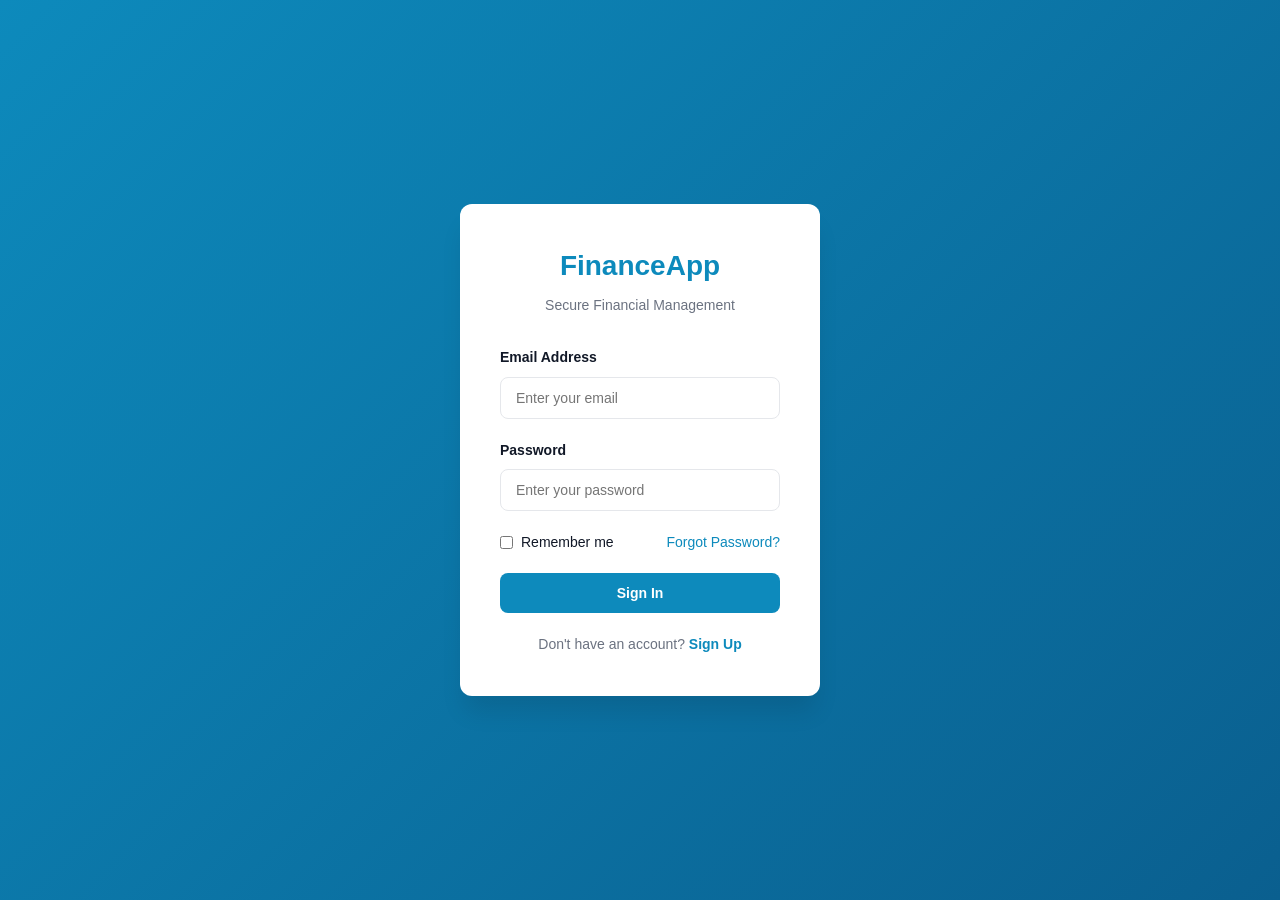
==== index.html @ 600bfb4d "Add files via upload" ====
<!DOCTYPE html>
<html lang="en">
<head>
    <meta charset="UTF-8">
    <meta name="viewport" content="width=device-width, initial-scale=1.0">
    <title>FinanceApp - Login</title>
    <link rel="stylesheet" href="style.css">
</head>
<body class="login-page">
    <div class="login-container">
        <div class="login-card">
            <div class="login-header">
                <h1>FinanceApp</h1>
                <p>Secure Financial Management</p>
            </div>
            
            <form id="loginForm" class="login-form">
                <div class="form-group">
                    <label for="email">Email Address</label>
                    <input type="email" id="email" name="email" placeholder="Enter your email" required>
                </div>
                
                <div class="form-group">
                    <label for="password">Password</label>
                    <input type="password" id="password" name="password" placeholder="Enter your password" required>
                </div>
                
                <div class="form-options">
                    <label class="remember-me">
                        <input type="checkbox" name="remember">
                        Remember me
                    </label>
                    <a href="#" class="forgot-password">Forgot Password?</a>
                </div>
                
                <button type="submit" class="btn btn-primary btn-block">Sign In</button>
            </form>
            
            <div class="login-footer">
                <p>Don't have an account? <a href="#" class="signup-link">Sign Up</a></p>
            </div>
        </div>
    </div>

    <script type="module" src="app.js"></script>
</body>
</html>
---- style.css ----
/* ==================== Global Styles ==================== */
* {
    margin: 0;
    padding: 0;
    box-sizing: border-box;
}

:root {
    --primary-color: #0D8ABC;
    --secondary-color: #1f2937;
    --success-color: #10b981;
    --warning-color: #f59e0b;
    --danger-color: #ef4444;
    --light-bg: #f9fafb;
    --card-bg: #ffffff;
    --border-color: #e5e7eb;
    --text-primary: #111827;
    --text-secondary: #6b7280;
    --text-light: #9ca3af;
    --shadow-sm: 0 1px 2px 0 rgba(0, 0, 0, 0.05);
    --shadow-md: 0 4px 6px -1px rgba(0, 0, 0, 0.1);
    --shadow-lg: 0 10px 15px -3px rgba(0, 0, 0, 0.1);
    --shadow-xl: 0 20px 25px -5px rgba(0, 0, 0, 0.1);
    --transition: all 0.3s ease;
}

body {
    font-family: 'Segoe UI', Tahoma, Geneva, Verdana, sans-serif;
    background-color: var(--light-bg);
    color: var(--text-primary);
    line-height: 1.6;
}

/* ==================== Login Page ==================== */
.login-page {
    display: flex;
    justify-content: center;
    align-items: center;
    min-height: 100vh;
    background: linear-gradient(135deg, var(--primary-color) 0%, #0a5f8f 100%);
}

.login-container {
    width: 100%;
    max-width: 400px;
    padding: 20px;
}

.login-card {
    background: var(--card-bg);
    border-radius: 12px;
    box-shadow: var(--shadow-xl);
    padding: 40px;
    animation: slideIn 0.5s ease;
}

@keyframes slideIn {
    from {
        opacity: 0;
        transform: translateY(-20px);
    }
    to {
        opacity: 1;
        transform: translateY(0);
    }
}

.login-header {
    text-align: center;
    margin-bottom: 30px;
}

.login-header h1 {
    font-size: 28px;
    color: var(--primary-color);
    margin-bottom: 5px;
    font-weight: 700;
}

.login-header p {
    color: var(--text-secondary);
    font-size: 14px;
}

.login-form {
    margin-bottom: 20px;
}

.form-group {
    margin-bottom: 20px;
}

.form-group label {
    display: block;
    margin-bottom: 8px;
    font-weight: 600;
    color: var(--text-primary);
    font-size: 14px;
}

.form-group input {
    width: 100%;
    padding: 12px 15px;
    border: 1px solid var(--border-color);
    border-radius: 8px;
    font-size: 14px;
    transition: var(--transition);
}

.form-group input:focus {
    outline: none;
    border-color: var(--primary-color);
    box-shadow: 0 0 0 3px rgba(13, 138, 188, 0.1);
}

.form-options {
    display: flex;
    justify-content: space-between;
    align-items: center;
    margin-bottom: 20px;
    font-size: 14px;
}

.remember-me {
    display: flex;
    align-items: center;
    cursor: pointer;
}

.remember-me input {
    margin-right: 8px;
    cursor: pointer;
}

.forgot-password {
    color: var(--primary-color);
    text-decoration: none;
    transition: var(--transition);
}

.forgot-password:hover {
    color: #0a5f8f;
}

.login-footer {
    text-align: center;
    color: var(--text-secondary);
    font-size: 14px;
}

.signup-link {
    color: var(--primary-color);
    text-decoration: none;
    font-weight: 600;
    transition: var(--transition);
}

.signup-link:hover {
    color: #0a5f8f;
}

/* ==================== Buttons ==================== */
.btn {
    padding: 12px 20px;
    border: none;
    border-radius: 8px;
    font-size: 14px;
    font-weight: 600;
    cursor: pointer;
    transition: var(--transition);
    display: inline-flex;
    align-items: center;
    justify-content: center;
    gap: 8px;
}

.btn-primary {
    background-color: var(--primary-color);
    color: white;
}

.btn-primary:hover {
    background-color: #0a5f8f;
    transform: translateY(-2px);
    box-shadow: var(--shadow-lg);
}

.btn-secondary {
    background-color: var(--secondary-color);
    color: white;
}

.btn-secondary:hover {
    background-color: #111827;
}

.btn-outline {
    background-color: transparent;
    color: var(--primary-color);
    border: 2px solid var(--primary-color);
}

.btn-outline:hover {
    background-color: rgba(13, 138, 188, 0.1);
}

.btn-block {
    width: 100%;
}

.btn-icon {
    background: none;
    border: none;
    cursor: pointer;
    font-size: 18px;
    color: var(--text-secondary);
    transition: var(--transition);
    padding: 8px;
}

.btn-icon:hover {
    color: var(--primary-color);
}

/* ==================== Dashboard Layout ==================== */
.dashboard-page {
    display: flex;
}

.sidebar {
    width: 280px;
    background: var(--secondary-color);
    color: white;
    height: 100vh;
    position: fixed;
    left: 0;
    top: 0;
    overflow-y: auto;
    z-index: 1000;
    display: flex;
    flex-direction: column;
}

.sidebar-header {
    padding: 20px;
    border-bottom: 1px solid rgba(255, 255, 255, 0.1);
    display: flex;
    justify-content: space-between;
    align-items: center;
}

.sidebar-header h2 {
    font-size: 20px;
    font-weight: 700;
    display: flex;
    align-items: center;
    gap: 10px;
}

.toggle-sidebar {
    background: none;
    border: none;
    color: white;
    font-size: 20px;
    cursor: pointer;
    display: none;
}

.sidebar-nav {
    flex: 1;
    padding: 20px 0;
}

.nav-item {
    display: flex;
    align-items: center;
    gap: 12px;
    padding: 15px 20px;
    color: rgba(255, 255, 255, 0.7);
    text-decoration: none;
    transition: var(--transition);
    border-left: 3px solid transparent;
}

.nav-item:hover,
.nav-item.active {
    background-color: rgba(255, 255, 255, 0.1);
    color: white;
    border-left-color: var(--primary-color);
}

.nav-item i {
    font-size: 18px;
    width: 20px;
}

.sidebar-footer {
    padding: 20px;
    border-top: 1px solid rgba(255, 255, 255, 0.1);
}

.main-content {
    margin-left: 280px;
    flex: 1;
    display: flex;
    flex-direction: column;
    min-height: 100vh;
}

/* ==================== Top Navigation ==================== */
.top-navbar {
    background: var(--card-bg);
    border-bottom: 1px solid var(--border-color);
    padding: 15px 30px;
    display: flex;
    justify-content: space-between;
    align-items: center;
    box-shadow: var(--shadow-sm);
}

.navbar-left h1 {
    font-size: 24px;
    color: var(--text-primary);
}

.navbar-right {
    display: flex;
    align-items: center;
    gap: 20px;
}

.search-bar {
    position: relative;
    width: 250px;
}

.search-bar input {
    width: 100%;
    padding: 10px 15px 10px 40px;
    border: 1px solid var(--border-color);
    border-radius: 8px;
    font-size: 14px;
}

.search-bar i {
    position: absolute;
    left: 15px;
    top: 50%;
    transform: translateY(-50%);
    color: var(--text-secondary);
}

.notification-btn {
    position: relative;
    background: none;
    border: none;
    font-size: 20px;
    cursor: pointer;
    color: var(--text-secondary);
    transition: var(--transition);
}

.notification-btn:hover {
    color: var(--primary-color);
}

.notification-badge {
    position: absolute;
    top: -5px;
    right: -5px;
    background: var(--danger-color);
    color: white;
    border-radius: 50%;
    width: 20px;
    height: 20px;
    display: flex;
    align-items: center;
    justify-content: center;
    font-size: 12px;
    font-weight: 700;
}

.user-menu {
    position: relative;
}

.user-avatar {
    width: 40px;
    height: 40px;
    border-radius: 50%;
    cursor: pointer;
    border: 2px solid var(--border-color);
    transition: var(--transition);
}

.user-avatar:hover {
    border-color: var(--primary-color);
}

.dropdown-menu {
    position: absolute;
    top: 50px;
    right: 0;
    background: var(--card-bg);
    border-radius: 8px;
    box-shadow: var(--shadow-lg);
    min-width: 200px;
    opacity: 0;
    visibility: hidden;
    transform: translateY(-10px);
    transition: var(--transition);
    z-index: 100;
}

.user-menu:hover .dropdown-menu,
.dropdown-menu.active {
    opacity: 1;
    visibility: visible;
    transform: translateY(0);
}

.dropdown-item {
    display: flex;
    align-items: center;
    gap: 10px;
    padding: 12px 15px;
    color: var(--text-primary);
    text-decoration: none;
    transition: var(--transition);
}

.dropdown-item:first-child {
    border-radius: 8px 8px 0 0;
}

.dropdown-item:hover {
    background-color: var(--light-bg);
    color: var(--primary-color);
}

.dropdown-menu hr {
    border: none;
    border-top: 1px solid var(--border-color);
    margin: 5px 0;
}

/* ==================== Content Area ==================== */
.content {
    flex: 1;
    padding: 30px;
    overflow-y: auto;
}

.page-content {
    display: none;
    animation: fadeIn 0.3s ease;
}

.page-content.active {
    display: block;
}

@keyframes fadeIn {
    from {
        opacity: 0;
    }
    to {
        opacity: 1;
    }
}

/* ==================== Balance Card ==================== */
.balance-card {
    background: linear-gradient(135deg, var(--primary-color) 0%, #0a5f8f 100%);
    color: white;
    border-radius: 12px;
    padding: 30px;
    margin-bottom: 30px;
    box-shadow: var(--shadow-lg);
}

.balance-header {
    display: flex;
    justify-content: space-between;
    align-items: center;
    margin-bottom: 20px;
}

.balance-header h2 {
    font-size: 16px;
    font-weight: 600;
    opacity: 0.9;
}

.balance-amount {
    display: flex;
    align-items: baseline;
    margin-bottom: 20px;
}

.currency {
    font-size: 24px;
    margin-right: 5px;
}

.amount {
    font-size: 48px;
    font-weight: 700;
}

.balance-footer {
    font-size: 14px;
    opacity: 0.8;
}

/* ==================== Stats Grid ==================== */
.stats-grid {
    display: grid;
    grid-template-columns: repeat(auto-fit, minmax(200px, 1fr));
    gap: 20px;
    margin-bottom: 30px;
}

.stat-card {
    background: var(--card-bg);
    border-radius: 12px;
    padding: 20px;
    display: flex;
    align-items: center;
    gap: 15px;
    box-shadow: var(--shadow-sm);
    transition: var(--transition);
}

.stat-card:hover {
    transform: translateY(-5px);
    box-shadow: var(--shadow-md);
}

.stat-icon {
    width: 50px;
    height: 50px;
    border-radius: 10px;
    display: flex;
    align-items: center;
    justify-content: center;
    font-size: 24px;
}

.stat-card.income .stat-icon {
    background-color: rgba(16, 185, 129, 0.1);
    color: var(--success-color);
}

.stat-card.expense .stat-icon {
    background-color: rgba(239, 68, 68, 0.1);
    color: var(--danger-color);
}

.stat-card.savings .stat-icon {
    background-color: rgba(245, 158, 11, 0.1);
    color: var(--warning-color);
}

.stat-card.investment .stat-icon {
    background-color: rgba(13, 138, 188, 0.1);
    color: var(--primary-color);
}

.stat-label {
    font-size: 14px;
    color: var(--text-secondary);
    margin-bottom: 5px;
}

.stat-value {
    font-size: 24px;
    font-weight: 700;
    color: var(--text-primary);
}

/* ==================== Dashboard Grid ==================== */
.dashboard-grid {
    display: grid;
    grid-template-columns: 2fr 1fr;
    gap: 20px;
    margin-bottom: 30px;
}

.chart-card,
.transactions-card {
    background: var(--card-bg);
    border-radius: 12px;
    padding: 20px;
    box-shadow: var(--shadow-sm);
}

.chart-card h3,
.transactions-card h3,
.card-header h3 {
    margin-bottom: 20px;
    font-size: 18px;
    color: var(--text-primary);
}

.card-header {
    display: flex;
    justify-content: space-between;
    align-items: center;
    margin-bottom: 20px;
}

.link {
    color: var(--primary-color);
    text-decoration: none;
    font-size: 14px;
    font-weight: 600;
    transition: var(--transition);
}

.link:hover {
    color: #0a5f8f;
}

/* ==================== Transactions List ==================== */
.transactions-list {
    display: flex;
    flex-direction: column;
    gap: 15px;
}

.transaction-item {
    display: flex;
    align-items: center;
    justify-content: space-between;
    padding: 15px 0;
    border-bottom: 1px solid var(--border-color);
}

.transaction-item:last-child {
    border-bottom: none;
}

.transaction-icon {
    width: 45px;
    height: 45px;
    border-radius: 10px;
    display: flex;
    align-items: center;
    justify-content: center;
    font-size: 20px;
    margin-right: 10px;
}

.transaction-icon.groceries {
    background-color: rgba(34, 197, 94, 0.1);
    color: #22c55e;
}

.transaction-icon.salary {
    background-color: rgba(16, 185, 129, 0.1);
    color: var(--success-color);
}

.transaction-icon.utilities {
    background-color: rgba(245, 158, 11, 0.1);
    color: var(--warning-color);
}

.transaction-icon.restaurant {
    background-color: rgba(239, 68, 68, 0.1);
    color: var(--danger-color);
}

.transaction-details {
    flex: 1;
}

.transaction-name {
    font-weight: 600;
    color: var(--text-primary);
    margin-bottom: 3px;
}

.transaction-date {
    font-size: 13px;
    color: var(--text-secondary);
}

.transaction-amount {
    font-weight: 700;
    font-size: 14px;
}

.transaction-amount.positive {
    color: var(--success-color);
}

.transaction-amount.negative {
    color: var(--danger-color);
}

/* ==================== Full Transactions Page ==================== */
.transactions-container {
    background: var(--card-bg);
    border-radius: 12px;
    padding: 30px;
    box-shadow: var(--shadow-sm);
}

.transactions-header {
    display: flex;
    justify-content: space-between;
    align-items: center;
    margin-bottom: 30px;
}

.transactions-filters {
    display: flex;
    gap: 15px;
    margin-bottom: 30px;
}

.filter-input,
.filter-select {
    flex: 1;
    padding: 10px 15px;
    border: 1px solid var(--border-color);
    border-radius: 8px;
    font-size: 14px;
}

.filter-input:focus,
.filter-select:focus {
    outline: none;
    border-color: var(--primary-color);
    box-shadow: 0 0 0 3px rgba(13, 138, 188, 0.1);
}

.transactions-full-list {
    display: flex;
    flex-direction: column;
}

.transaction-row {
    display: grid;
    grid-template-columns: 50px 1fr 150px 120px;
    align-items: center;
    gap: 15px;
    padding: 15px 0;
    border-bottom: 1px solid var(--border-color);
}

.transaction-row:last-child {
    border-bottom: none;
}

.transaction-info {
    display: flex;
    flex-direction: column;
}

.transaction-category {
    font-size: 13px;
    color: var(--text-secondary);
}

/* ==================== Profile Page ==================== */
.profile-container {
    background: var(--card-bg);
    border-radius: 12px;
    overflow: hidden;
    box-shadow: var(--shadow-sm);
}

.profile-header {
    position: relative;
}

.profile-cover {
    height: 200px;
    background: linear-gradient(135deg, var(--primary-color) 0%, #0a5f8f 100%);
}

.profile-info {
    padding: 0 30px 30px;
    display: flex;
    align-items: flex-end;
    gap: 20px;
    transform: translateY(-50px);
}

.profile-picture {
    width: 120px;
    height: 120px;
    border-radius: 50%;
    border: 4px solid var(--card-bg);
    box-shadow: var(--shadow-lg);
}

.profile-details h2 {
    font-size: 24px;
    margin-bottom: 5px;
}

.profile-details p {
    color: var(--text-secondary);
    font-size: 14px;
}

.profile-content {
    padding: 30px;
}

.profile-section {
    margin-bottom: 40px;
}

.profile-section h3 {
    font-size: 18px;
    margin-bottom: 20px;
    color: var(--text-primary);
}

.profile-form {
    display: flex;
    flex-direction: column;
    gap: 20px;
}

.form-row {
    display: grid;
    grid-template-columns: 1fr 1fr;
    gap: 20px;
}

.profile-form .form-group input {
    padding: 10px 15px;
    border: 1px solid var(--border-color);
    border-radius: 8px;
    font-size: 14px;
    background-color: var(--light-bg);
}

.info-grid {
    display: grid;
    grid-template-columns: repeat(auto-fit, minmax(200px, 1fr));
    gap: 20px;
}

.info-item {
    background: var(--light-bg);
    padding: 15px;
    border-radius: 8px;
}

.info-label {
    font-size: 13px;
    color: var(--text-secondary);
    margin-bottom: 5px;
}

.info-value {
    font-size: 16px;
    font-weight: 600;
    color: var(--text-primary);
}

.badge {
    display: inline-block;
    padding: 4px 12px;
    border-radius: 20px;
    font-size: 12px;
    font-weight: 600;
}

.badge-success {
    background-color: rgba(16, 185, 129, 0.1);
    color: var(--success-color);
}

.security-items {
    display: flex;
    flex-direction: column;
    gap: 20px;
}

.security-item {
    display: flex;
    justify-content: space-between;
    align-items: center;
    padding: 15px;
    background: var(--light-bg);
    border-radius: 8px;
}

.security-content p {
    margin-bottom: 5px;
}

.security-label {
    font-weight: 600;
    color: var(--text-primary);
}

.security-desc {
    font-size: 13px;
    color: var(--text-secondary);
}

/* ==================== Settings Page ==================== */
.settings-container {
    background: var(--card-bg);
    border-radius: 12px;
    padding: 30px;
    box-shadow: var(--shadow-sm);
}

.settings-section {
    margin-bottom: 40px;
}

.settings-section h3 {
    font-size: 18px;
    margin-bottom: 20px;
    color: var(--text-primary);
}

.settings-item {
    display: flex;
    justify-content: space-between;
    align-items: center;
    padding: 15px;
    background: var(--light-bg);
    border-radius: 8px;
    margin-bottom: 15px;
}

.settings-label {
    font-weight: 600;
    color: var(--text-primary);
}

.settings-desc {
    font-size: 13px;
    color: var(--text-secondary);
    margin-top: 3px;
}

.toggle-switch {
    position: relative;
    display: inline-block;
    width: 50px;
    height: 24px;
}

.toggle-switch input {
    opacity: 0;
    width: 0;
    height: 0;
}

.slider {
    position: absolute;
    cursor: pointer;
    top: 0;
    left: 0;
    right: 0;
    bottom: 0;
    background-color: #ccc;
    transition: 0.4s;
    border-radius: 24px;
}

.slider:before {
    position: absolute;
    content: "";
    height: 18px;
    width: 18px;
    left: 3px;
    bottom: 3px;
    background-color: white;
    transition: 0.4s;
    border-radius: 50%;
}

input:checked + .slider {
    background-color: var(--primary-color);
}

input:checked + .slider:before {
    transform: translateX(26px);
}

/* ==================== Responsive Design ==================== */
@media (max-width: 768px) {
    .sidebar {
        width: 70px;
        padding: 0;
    }

    .sidebar-header h2 {
        display: none;
    }

    .toggle-sidebar {
        display: block;
    }

    .sidebar-nav {
        padding: 0;
    }

    .nav-item {
        justify-content: center;
        padding: 15px 10px;
        font-size: 0;
    }

    .nav-item i {
        font-size: 20px;
    }

    .main-content {
        margin-left: 70px;
    }

    .top-navbar {
        flex-direction: column;
        gap: 15px;
    }

    .navbar-right {
        width: 100%;
        justify-content: space-between;
    }

    .search-bar {
        width: 100%;
        max-width: 250px;
    }

    .content {
        padding: 15px;
    }

    .dashboard-grid {
        grid-template-columns: 1fr;
    }

    .stats-grid {
        grid-template-columns: repeat(auto-fit, minmax(150px, 1fr));
    }

    .form-row {
        grid-template-columns: 1fr;
    }

    .transaction-row {
        grid-template-columns: 40px 1fr 100px;
    }

    .transaction-row .transaction-date {
        display: none;
    }
}

@media (max-width: 480px) {
    .sidebar {
        display: none;
    }

    .main-content {
        margin-left: 0;
    }

    .login-card {
        padding: 20px;
    }

    .balance-card {
        padding: 20px;
    }

    .amount {
        font-size: 32px;
    }

    .stats-grid {
        grid-template-columns: 1fr;
    }

    .transactions-filters {
        flex-direction: column;
    }

    .filter-input,
    .filter-select {
        width: 100%;
    }

    .navbar-right {
        flex-direction: column;
    }

    .search-bar {
        order: 3;
        width: 100%;
    }
}
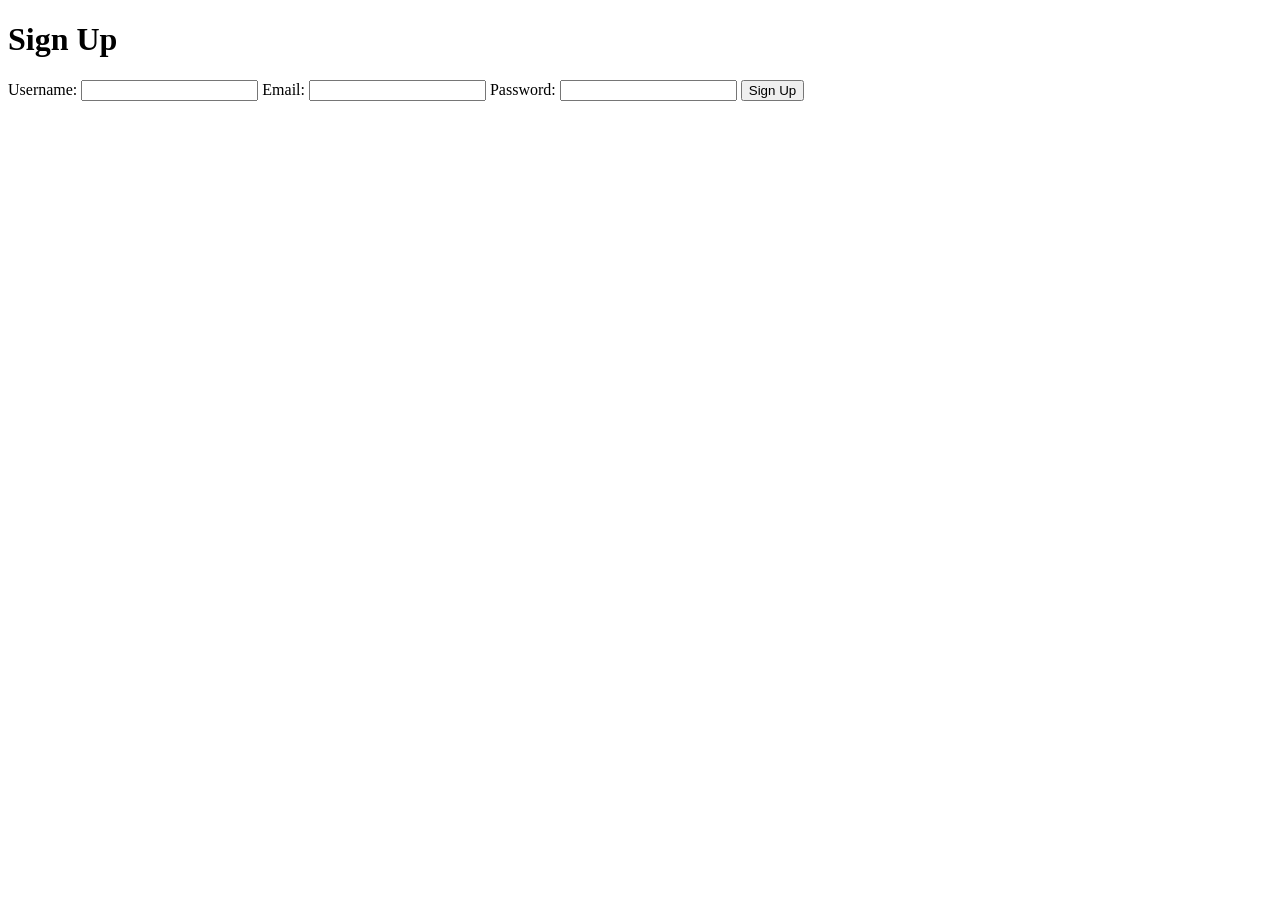
==== commit 5c00365e: "Create sign-up page HTML" ====
--- a/index.html
+++ b/index.html
@@ -1,47 +1,24 @@
-<!DOCTYPE html>
-<html lang="en">
-<head>
-    <meta charset="UTF-8">
-    <meta name="viewport" content="width=device-width, initial-scale=1.0">
-    <title>FinanceApp - Login</title>
-    <link rel="stylesheet" href="style.css">
-</head>
-<body class="login-page">
-    <div class="login-container">
-        <div class="login-card">
-            <div class="login-header">
-                <h1>FinanceApp</h1>
-                <p>Secure Financial Management</p>
-            </div>
-            
-            <form id="loginForm" class="login-form">
-                <div class="form-group">
-                    <label for="email">Email Address</label>
-                    <input type="email" id="email" name="email" placeholder="Enter your email" required>
-                </div>
-                
-                <div class="form-group">
-                    <label for="password">Password</label>
-                    <input type="password" id="password" name="password" placeholder="Enter your password" required>
-                </div>
-                
-                <div class="form-options">
-                    <label class="remember-me">
-                        <input type="checkbox" name="remember">
-                        Remember me
-                    </label>
-                    <a href="#" class="forgot-password">Forgot Password?</a>
-                </div>
-                
-                <button type="submit" class="btn btn-primary btn-block">Sign In</button>
-            </form>
-            
-            <div class="login-footer">
-                <p>Don't have an account? <a href="#" class="signup-link">Sign Up</a></p>
-            </div>
-        </div>
-    </div>
-
-    <script type="module" src="app.js"></script>
-</body>
+<!DOCTYPE html>
+<html lang="en">
+<head>
+    <meta charset="UTF-8">
+    <meta name="viewport" content="width=device-width, initial-scale=1.0">
+    <link rel="stylesheet" href="styles.css">
+    <title>Sign Up</title>
+</head>
+<body>
+    <div class="container">
+        <h1>Sign Up</h1>
+        <form id="signup-form">
+            <label for="username">Username:</label>
+            <input type="text" id="username" name="username" required>
+            <label for="email">Email:</label>
+            <input type="email" id="email" name="email" required>
+            <label for="password">Password:</label>
+            <input type="password" id="password" name="password" required>
+            <button type="submit">Sign Up</button>
+        </form>
+    </div>
+    <script src="script.js"></script>
+</body>
 </html>
